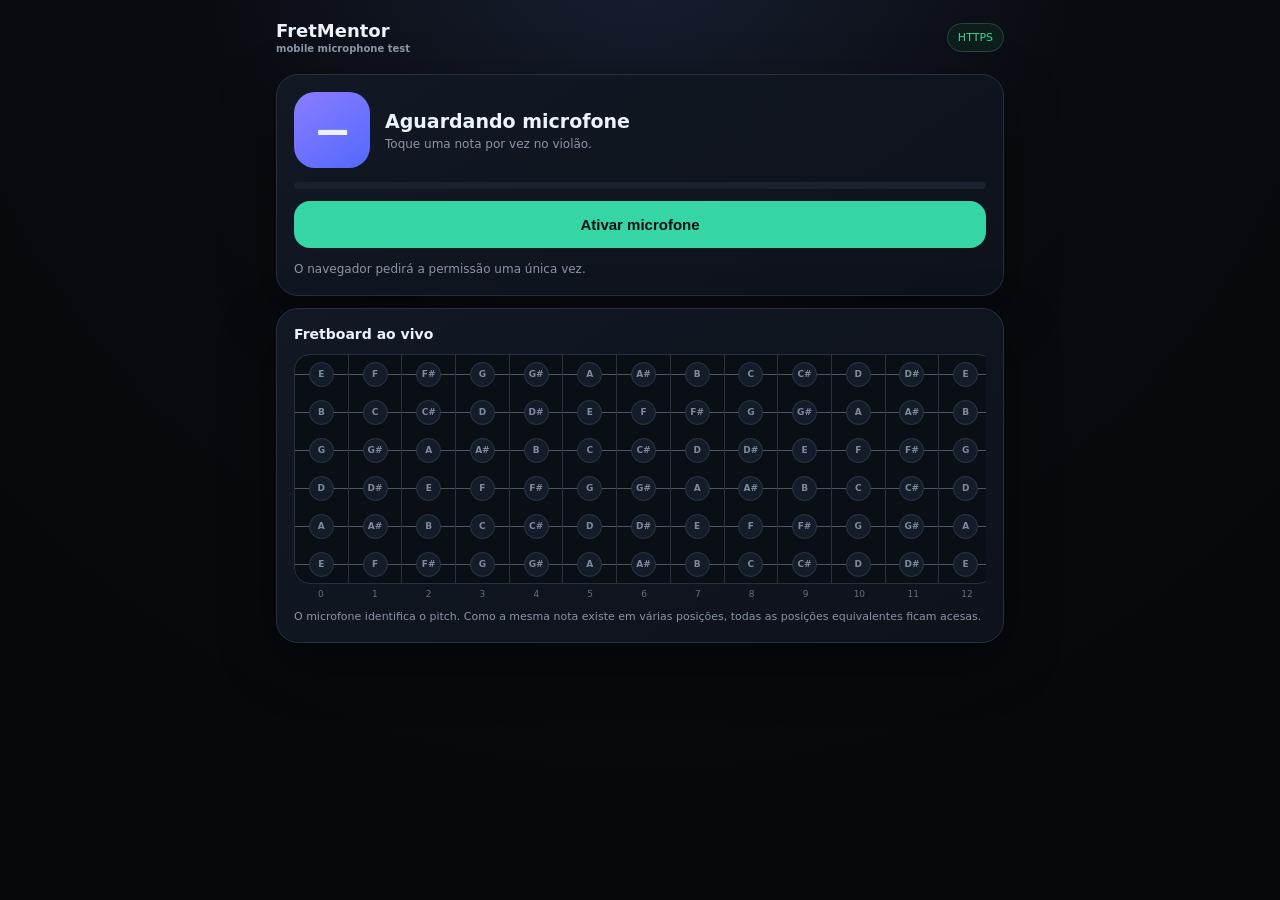
==== fretmentor-test/index.html @ 5597df79 "Add HTTPS mobile FretMentor microphone test" ====
<!doctype html>
<html lang="pt-BR">
<head>
<meta charset="utf-8">
<meta name="viewport" content="width=device-width,initial-scale=1,viewport-fit=cover">
<meta name="theme-color" content="#090b10">
<title>FretMentor Mobile Test</title>
<style>
:root{color-scheme:dark;--bg:#080a0f;--p:#111722;--l:#263041;--t:#eef3fb;--m:#8995a7;--a:#35d5a6;--v:#8b7cff}
*{box-sizing:border-box}body{margin:0;background:radial-gradient(circle at 50% -10%,#192033,#090b10 38%,#06080c 80%);color:var(--t);font-family:Inter,system-ui,sans-serif;min-height:100dvh}
main{max-width:760px;margin:auto;padding:20px 16px 42px}.top{display:flex;align-items:center;justify-content:space-between;margin-bottom:20px}.brand{font-weight:900;font-size:18px}.brand small{display:block;color:var(--m);font-weight:600;font-size:10px;margin-top:2px}.secure{font-size:11px;color:var(--a);border:1px solid #22483e;border-radius:999px;padding:7px 10px;background:#0d1d19}
.card{background:linear-gradient(145deg,#121824,#0d121b);border:1px solid var(--l);border-radius:22px;padding:17px;margin:12px 0;box-shadow:0 18px 55px #0006}.note{display:grid;grid-template-columns:76px 1fr;gap:15px;align-items:center}.orb{width:76px;height:76px;border-radius:21px;display:grid;place-items:center;background:linear-gradient(145deg,var(--v),#5369ff);font-size:31px;font-weight:950}.meta b{font-size:19px}.meta span{display:block;color:var(--m);font-size:12px;margin-top:5px}.meter{height:7px;background:#1a2230;border-radius:99px;overflow:hidden;margin-top:14px}.meter i{display:block;height:100%;width:0;background:linear-gradient(90deg,var(--v),var(--a))}
button{width:100%;border:0;border-radius:16px;padding:15px 16px;font-weight:900;font-size:15px;background:var(--a);color:#05110d;margin-top:12px}button:disabled{opacity:.5}.status{font-size:12px;color:var(--m);line-height:1.5}.good{color:#9af0cf}.bad{color:#ff9fab}
.wrap{overflow-x:auto}.fb{min-width:700px;border:1px solid var(--l);border-radius:16px;overflow:hidden;background:#0a0f16}.string{height:38px;display:grid;grid-template-columns:repeat(13,1fr);position:relative}.string:after{content:"";position:absolute;left:0;right:0;top:50%;height:1px;background:#707a88aa}.f{border-right:1px solid #2a3342;display:grid;place-items:center;z-index:1}.f span{width:25px;height:25px;border-radius:50%;display:grid;place-items:center;background:#151c29;border:1px solid #2d3748;color:#7f8b9c;font-size:9px;font-weight:900}.f.on span{background:var(--a);border-color:transparent;color:#05110d;box-shadow:0 0 17px #35d5a688}.labels{min-width:700px;display:grid;grid-template-columns:repeat(13,1fr);text-align:center;color:#647083;font-size:9px;margin-top:5px}
h2{font-size:14px;margin:0 0 12px}.tip{font-size:11px;color:var(--m);margin-top:10px;line-height:1.45}
</style>
</head>
<body>
<main>
  <div class="top"><div class="brand">FretMentor<small>mobile microphone test</small></div><div class="secure">HTTPS</div></div>
  <div class="card">
    <div class="note">
      <div class="orb" id="note">—</div>
      <div class="meta"><b id="freq">Aguardando microfone</b><span id="detail">Toque uma nota por vez no violão.</span></div>
    </div>
    <div class="meter"><i id="level"></i></div>
    <button id="start">Ativar microfone</button>
    <div id="status" class="status" style="margin-top:12px">O navegador pedirá a permissão uma única vez.</div>
  </div>
  <div class="card">
    <h2>Fretboard ao vivo</h2>
    <div class="wrap"><div id="board"></div></div>
    <div class="tip">O microfone identifica o pitch. Como a mesma nota existe em várias posições, todas as posições equivalentes ficam acesas.</div>
  </div>
</main>
<script>
const N=['C','C#','D','D#','E','F','F#','G','G#','A','A#','B'], tuning=[40,45,50,55,59,64];
const $=s=>document.querySelector(s);let ctx,an,stream,buf,running=false,lastMidi=null,lastAt=0;
function noteFromMidi(m){return N[(m%12+12)%12]+(Math.floor(m/12)-1)}
function cents(f,m){let e=440*Math.pow(2,(m-69)/12);return Math.round(1200*Math.log2(f/e))}
function build(pc=null){let h='<div class="fb">';for(let s=tuning.length-1;s>=0;s--){h+='<div class="string">';for(let f=0;f<=12;f++){let p=(tuning[s]+f)%12;h+=`<div class="f ${p===pc?'on':''}"><span>${N[p]}</span></div>`}h+='</div>'}h+='</div><div class="labels">'+Array.from({length:13},(_,i)=>'<span>'+i+'</span>').join('')+'</div>';$('#board').innerHTML=h}
function autoCorrelate(b,sr){let size=b.length,rms=0;for(let i=0;i<size;i++)rms+=b[i]*b[i];rms=Math.sqrt(rms/size);if(rms<.012)return null;let r1=0,r2=size-1,th=.2;for(let i=0;i<size/2;i++)if(Math.abs(b[i])<th){r1=i;break}for(let i=1;i<size/2;i++)if(Math.abs(b[size-i])<th){r2=size-i;break}b=b.slice(r1,r2);size=b.length;let c=new Array(size).fill(0);for(let i=0;i<size;i++)for(let j=0;j<size-i;j++)c[i]+=b[j]*b[j+i];let d=0;while(c[d]>c[d+1])d++;let max=-1,pos=-1;for(let i=d;i<size;i++)if(c[i]>max){max=c[i];pos=i}if(pos<=0)return null;let x1=c[pos-1]||0,x2=c[pos],x3=c[pos+1]||0,a=(x1+x3-2*x2)/2,beta=(x3-x1)/2,shift=a?(-beta/(2*a)):0;let period=pos+shift,f=sr/period;if(f<70||f>1400)return null;return {f,rms}}
function loop(){if(!running)return;an.getFloatTimeDomainData(buf);let r=autoCorrelate(buf,ctx.sampleRate);if(r){let midi=Math.round(69+12*Math.log2(r.f/440)),now=performance.now();if(midi!==lastMidi||now-lastAt>120){lastMidi=midi;lastAt=now;let c=cents(r.f,midi);$('#note').textContent=noteFromMidi(midi);$('#freq').textContent=r.f.toFixed(1)+' Hz';$('#detail').textContent=(c>=0?'+':'')+c+' cents · MIDI '+midi;$('#level').style.width=Math.min(100,r.rms*650)+'%';build((midi%12+12)%12)}}requestAnimationFrame(loop)}
async function start(){try{if(!navigator.mediaDevices?.getUserMedia)throw new Error('getUserMedia indisponível');stream=await navigator.mediaDevices.getUserMedia({audio:{echoCancellation:false,noiseSuppression:false,autoGainControl:false,channelCount:1}});ctx=new (window.AudioContext||window.webkitAudioContext)();await ctx.resume();let src=ctx.createMediaStreamSource(stream);an=ctx.createAnalyser();an.fftSize=4096;src.connect(an);buf=new Float32Array(an.fftSize);running=true;$('#start').disabled=true;$('#start').textContent='Microfone ativo';$('#status').innerHTML='<span class="good">Microfone liberado.</span> Toque uma nota sustentada.';loop()}catch(e){$('#status').innerHTML='<span class="bad">Não foi possível abrir o microfone.</span> '+(e.message||e)}}
$('#start').onclick=start;build();
</script>
</body>
</html>
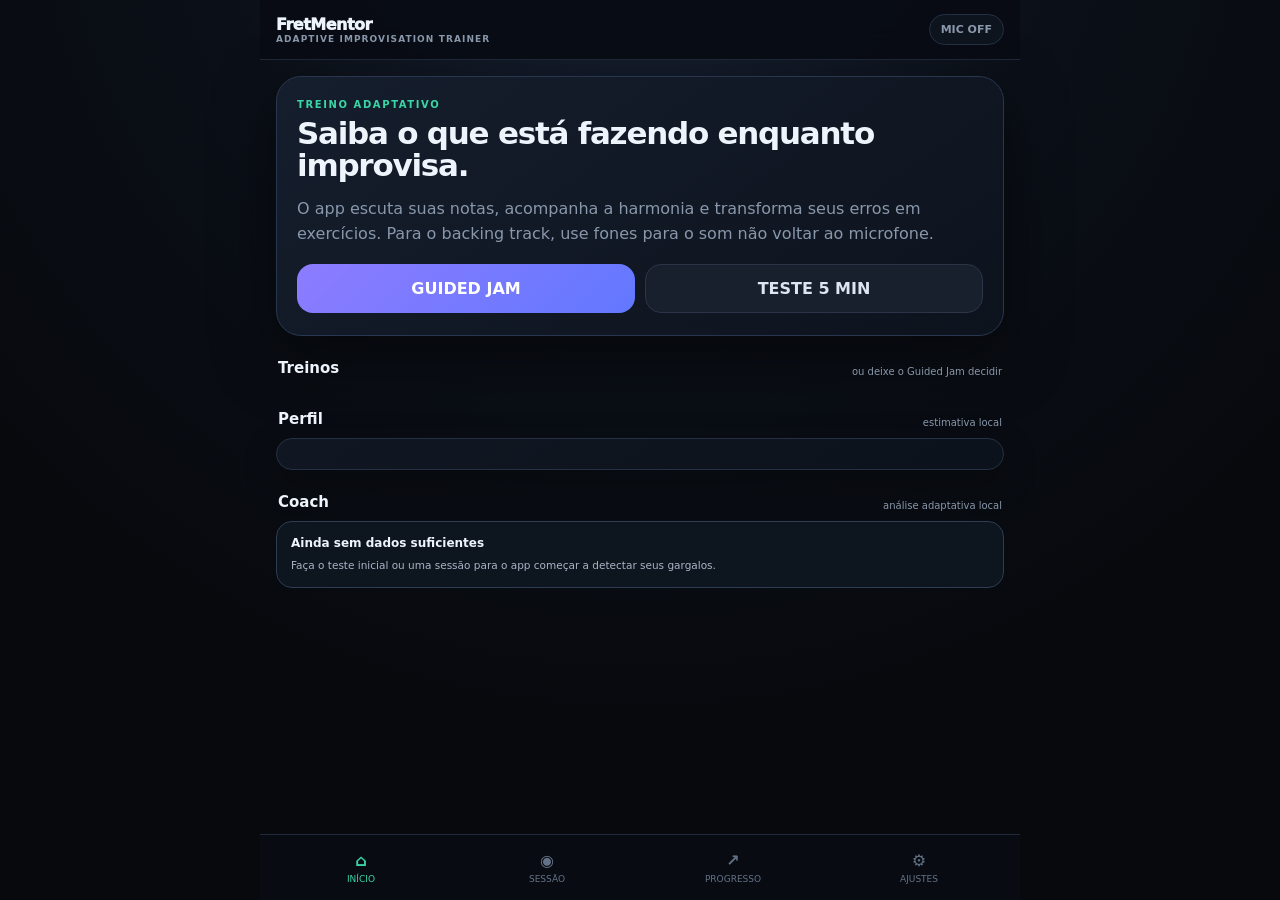
==== commit 185e3016: "Replace microphone demo with full FretMentor mobile app shell" ====
--- a/fretmentor-test/index.html
+++ b/fretmentor-test/index.html
@@ -3,46 +3,76 @@
 <head>
 <meta charset="utf-8">
 <meta name="viewport" content="width=device-width,initial-scale=1,viewport-fit=cover">
-<meta name="theme-color" content="#090b10">
-<title>FretMentor Mobile Test</title>
+<meta name="theme-color" content="#080b11">
+<title>FretMentor</title>
+<link rel="stylesheet" href="./style.css?v=final1">
 <style>
-:root{color-scheme:dark;--bg:#080a0f;--p:#111722;--l:#263041;--t:#eef3fb;--m:#8995a7;--a:#35d5a6;--v:#8b7cff}
-*{box-sizing:border-box}body{margin:0;background:radial-gradient(circle at 50% -10%,#192033,#090b10 38%,#06080c 80%);color:var(--t);font-family:Inter,system-ui,sans-serif;min-height:100dvh}
-main{max-width:760px;margin:auto;padding:20px 16px 42px}.top{display:flex;align-items:center;justify-content:space-between;margin-bottom:20px}.brand{font-weight:900;font-size:18px}.brand small{display:block;color:var(--m);font-weight:600;font-size:10px;margin-top:2px}.secure{font-size:11px;color:var(--a);border:1px solid #22483e;border-radius:999px;padding:7px 10px;background:#0d1d19}
-.card{background:linear-gradient(145deg,#121824,#0d121b);border:1px solid var(--l);border-radius:22px;padding:17px;margin:12px 0;box-shadow:0 18px 55px #0006}.note{display:grid;grid-template-columns:76px 1fr;gap:15px;align-items:center}.orb{width:76px;height:76px;border-radius:21px;display:grid;place-items:center;background:linear-gradient(145deg,var(--v),#5369ff);font-size:31px;font-weight:950}.meta b{font-size:19px}.meta span{display:block;color:var(--m);font-size:12px;margin-top:5px}.meter{height:7px;background:#1a2230;border-radius:99px;overflow:hidden;margin-top:14px}.meter i{display:block;height:100%;width:0;background:linear-gradient(90deg,var(--v),var(--a))}
-button{width:100%;border:0;border-radius:16px;padding:15px 16px;font-weight:900;font-size:15px;background:var(--a);color:#05110d;margin-top:12px}button:disabled{opacity:.5}.status{font-size:12px;color:var(--m);line-height:1.5}.good{color:#9af0cf}.bad{color:#ff9fab}
-.wrap{overflow-x:auto}.fb{min-width:700px;border:1px solid var(--l);border-radius:16px;overflow:hidden;background:#0a0f16}.string{height:38px;display:grid;grid-template-columns:repeat(13,1fr);position:relative}.string:after{content:"";position:absolute;left:0;right:0;top:50%;height:1px;background:#707a88aa}.f{border-right:1px solid #2a3342;display:grid;place-items:center;z-index:1}.f span{width:25px;height:25px;border-radius:50%;display:grid;place-items:center;background:#151c29;border:1px solid #2d3748;color:#7f8b9c;font-size:9px;font-weight:900}.f.on span{background:var(--a);border-color:transparent;color:#05110d;box-shadow:0 0 17px #35d5a688}.labels{min-width:700px;display:grid;grid-template-columns:repeat(13,1fr);text-align:center;color:#647083;font-size:9px;margin-top:5px}
-h2{font-size:14px;margin:0 0 12px}.tip{font-size:11px;color:var(--m);margin-top:10px;line-height:1.45}
+.setting{display:grid;grid-template-columns:1fr 120px;align-items:center;gap:12px;padding:11px 0;border-bottom:1px solid #1d2736}.setting label{font-size:11px;font-weight:900}.setting small{display:block;color:var(--muted);font-weight:500;margin-top:3px}.setting input{width:100%}
+.coach{padding:14px;border:1px solid #2d3d53;border-radius:16px;background:#0d151f;margin-top:10px}.coach h3{font-size:12px;margin:0 0 7px}.coach p{font-size:10.5px;margin:0;color:#a9b5c6;line-height:1.55}
+.history{display:grid;gap:8px}.history-item{display:flex;justify-content:space-between;gap:12px;padding:11px;border:1px solid var(--line);border-radius:14px;background:#0c121b}.history-item b{display:block;font-size:11px}.history-item span{display:block;font-size:9px;color:var(--muted);margin-top:3px}
+.bigscore{font-size:48px;font-weight:950;letter-spacing:-2px}.secure-note{font-size:10px;color:var(--muted);line-height:1.45;margin-top:10px}
 </style>
 </head>
 <body>
-<main>
-  <div class="top"><div class="brand">FretMentor<small>mobile microphone test</small></div><div class="secure">HTTPS</div></div>
+<div class="app">
+<header class="topbar"><div class="brand">FretMentor<small>adaptive improvisation trainer</small></div><button class="micpill" id="micBtn">MIC OFF</button></header>
+
+<section class="screen active" id="homeScreen">
+  <div class="hero">
+    <div class="eyebrow">TREINO ADAPTATIVO</div>
+    <h1>Saiba o que está fazendo enquanto improvisa.</h1>
+    <p>O app escuta suas notas, acompanha a harmonia e transforma seus erros em exercícios. Para o backing track, use fones para o som não voltar ao microfone.</p>
+    <div class="actions"><button class="btn violet" id="startGuided">GUIDED JAM</button><button class="btn alt" id="startDiagnostic">TESTE 5 MIN</button></div>
+  </div>
+  <div class="section-title"><h2>Treinos</h2><span>ou deixe o Guided Jam decidir</span></div>
+  <div class="grid" id="exerciseGrid"></div>
+  <div class="section-title"><h2>Perfil</h2><span id="profileHint">estimativa local</span></div>
+  <div class="card"><div class="skills" id="skills"></div></div>
+  <div class="section-title"><h2>Coach</h2><span>análise adaptativa local</span></div>
+  <div class="coach"><h3 id="coachTitle">Ainda sem dados suficientes</h3><p id="coachText">Faça o teste inicial ou uma sessão para o app começar a detectar seus gargalos.</p></div>
+</section>
+
+<section class="screen" id="liveScreen">
   <div class="card">
-    <div class="note">
-      <div class="orb" id="note">—</div>
-      <div class="meta"><b id="freq">Aguardando microfone</b><span id="detail">Toque uma nota por vez no violão.</span></div>
-    </div>
-    <div class="meter"><i id="level"></i></div>
-    <button id="start">Ativar microfone</button>
-    <div id="status" class="status" style="margin-top:12px">O navegador pedirá a permissão uma única vez.</div>
+    <div class="livehead"><div><div class="mode-title" id="modeTitle">Sessão</div><div class="mode-sub" id="modeSub">—</div></div><div class="timer" id="timer">00:00</div></div>
+    <div class="phasebar"><i id="phaseProgress"></i></div>
+    <div class="prompt"><div class="label" id="promptLabel">INSTRUÇÃO</div><div class="main" id="promptMain">Ative o microfone.</div><div class="sub" id="promptSub">O treino começa assim que o microfone estiver pronto.</div></div>
+    <div class="chordline" id="chordLine"></div>
+    <div class="note-panel"><div class="orb" id="noteOrb">—</div><div class="note-meta"><b id="noteName">Aguardando nota</b><span id="noteDetail">—</span><div class="meter"><i id="levelBar"></i></div></div></div>
+    <div class="feedback" id="feedback">—</div>
+    <div class="mini-stats"><div class="mini"><b id="statNotes">0</b><span>NOTAS</span></div><div class="mini"><b id="statHits">—</b><span>ACERTOS</span></div><div class="mini"><b id="statPhrases">0</b><span>FRASES</span></div></div>
+    <div class="session-controls"><button class="btn alt small" id="toggleBacking">BACKING: ON</button><button class="btn warn small" id="stopSession">ENCERRAR</button></div>
   </div>
   <div class="card">
-    <h2>Fretboard ao vivo</h2>
-    <div class="wrap"><div id="board"></div></div>
-    <div class="tip">O microfone identifica o pitch. Como a mesma nota existe em várias posições, todas as posições equivalentes ficam acesas.</div>
+    <div class="livehead"><div><div class="mode-title" style="font-size:14px">Fretboard</div><div class="mode-sub">verde = tocada · roxo = alvo · contorno = permitida</div></div><span class="tag">Am</span></div>
+    <div class="wrap"><div id="fretboard"></div></div>
   </div>
-</main>
-<script>
-const N=['C','C#','D','D#','E','F','F#','G','G#','A','A#','B'], tuning=[40,45,50,55,59,64];
-const $=s=>document.querySelector(s);let ctx,an,stream,buf,running=false,lastMidi=null,lastAt=0;
-function noteFromMidi(m){return N[(m%12+12)%12]+(Math.floor(m/12)-1)}
-function cents(f,m){let e=440*Math.pow(2,(m-69)/12);return Math.round(1200*Math.log2(f/e))}
-function build(pc=null){let h='<div class="fb">';for(let s=tuning.length-1;s>=0;s--){h+='<div class="string">';for(let f=0;f<=12;f++){let p=(tuning[s]+f)%12;h+=`<div class="f ${p===pc?'on':''}"><span>${N[p]}</span></div>`}h+='</div>'}h+='</div><div class="labels">'+Array.from({length:13},(_,i)=>'<span>'+i+'</span>').join('')+'</div>';$('#board').innerHTML=h}
-function autoCorrelate(b,sr){let size=b.length,rms=0;for(let i=0;i<size;i++)rms+=b[i]*b[i];rms=Math.sqrt(rms/size);if(rms<.012)return null;let r1=0,r2=size-1,th=.2;for(let i=0;i<size/2;i++)if(Math.abs(b[i])<th){r1=i;break}for(let i=1;i<size/2;i++)if(Math.abs(b[size-i])<th){r2=size-i;break}b=b.slice(r1,r2);size=b.length;let c=new Array(size).fill(0);for(let i=0;i<size;i++)for(let j=0;j<size-i;j++)c[i]+=b[j]*b[j+i];let d=0;while(c[d]>c[d+1])d++;let max=-1,pos=-1;for(let i=d;i<size;i++)if(c[i]>max){max=c[i];pos=i}if(pos<=0)return null;let x1=c[pos-1]||0,x2=c[pos],x3=c[pos+1]||0,a=(x1+x3-2*x2)/2,beta=(x3-x1)/2,shift=a?(-beta/(2*a)):0;let period=pos+shift,f=sr/period;if(f<70||f>1400)return null;return {f,rms}}
-function loop(){if(!running)return;an.getFloatTimeDomainData(buf);let r=autoCorrelate(buf,ctx.sampleRate);if(r){let midi=Math.round(69+12*Math.log2(r.f/440)),now=performance.now();if(midi!==lastMidi||now-lastAt>120){lastMidi=midi;lastAt=now;let c=cents(r.f,midi);$('#note').textContent=noteFromMidi(midi);$('#freq').textContent=r.f.toFixed(1)+' Hz';$('#detail').textContent=(c>=0?'+':'')+c+' cents · MIDI '+midi;$('#level').style.width=Math.min(100,r.rms*650)+'%';build((midi%12+12)%12)}}requestAnimationFrame(loop)}
-async function start(){try{if(!navigator.mediaDevices?.getUserMedia)throw new Error('getUserMedia indisponível');stream=await navigator.mediaDevices.getUserMedia({audio:{echoCancellation:false,noiseSuppression:false,autoGainControl:false,channelCount:1}});ctx=new (window.AudioContext||window.webkitAudioContext)();await ctx.resume();let src=ctx.createMediaStreamSource(stream);an=ctx.createAnalyser();an.fftSize=4096;src.connect(an);buf=new Float32Array(an.fftSize);running=true;$('#start').disabled=true;$('#start').textContent='Microfone ativo';$('#status').innerHTML='<span class="good">Microfone liberado.</span> Toque uma nota sustentada.';loop()}catch(e){$('#status').innerHTML='<span class="bad">Não foi possível abrir o microfone.</span> '+(e.message||e)}}
-$('#start').onclick=start;build();
-</script>
+</section>
+
+<section class="screen" id="progressScreen">
+  <div class="hero"><div class="eyebrow">PROGRESSÃO</div><h1 style="font-size:25px">Seu mapa de habilidades.</h1><p>Os scores são estimativas práticas baseadas no que o app observa nos exercícios. Eles servem para decidir o próximo treino.</p></div>
+  <div class="section-title"><h2>Skill vector</h2><span>0–100</span></div>
+  <div class="card"><div class="skills" id="progressSkills"></div></div>
+  <div class="section-title"><h2>Histórico</h2><span>últimas sessões</span></div>
+  <div class="history" id="historyList"></div>
+</section>
+
+<section class="screen" id="settingsScreen">
+  <div class="hero"><div class="eyebrow">AJUSTES</div><h1 style="font-size:25px">Ajuste o detector ao seu violão.</h1><p>Hammer-ons, pull-offs e slides exigem sensibilidade alta. Se começar a captar ruído, aumente o noise gate.</p></div>
+  <div class="card" style="margin-top:12px">
+    <div class="setting"><div><label>Sensibilidade</label><small>ganho antes da análise</small></div><input id="gainSlider" type="range" min="1" max="7" step="0.2"></div>
+    <div class="setting"><div><label>Noise gate</label><small>menor = capta notas mais baixas</small></div><input id="gateSlider" type="range" min="0.0005" max="0.008" step="0.0005"></div>
+    <div class="setting"><div><label>Backing volume</label><small>fones recomendados</small></div><input id="backingSlider" type="range" min="0" max="0.7" step="0.02"></div>
+    <div class="setting"><div><label>Fretboard Fog</label><small>quanto o mapa revela</small></div><input id="fogSlider" type="range" min="0" max="100" step="10"></div>
+    <button class="btn alt" id="resetData" style="margin-top:13px">ZERAR PROGRESSO</button>
+    <div class="secure-note">A análise desta versão roda no aparelho. A conexão direta com a conta ChatGPT exige uma camada segura de servidor; ela não foi simulada dentro do navegador.</div>
+  </div>
+</section>
+
+<nav class="nav"><button class="active" data-screen="homeScreen"><b>⌂</b>INÍCIO</button><button data-screen="liveScreen"><b>◉</b>SESSÃO</button><button data-screen="progressScreen"><b>↗</b>PROGRESSO</button><button data-screen="settingsScreen"><b>⚙</b>AJUSTES</button></nav>
+</div>
+<div class="overlay" id="modalOverlay"><div class="modal" id="modal"></div></div>
+<div class="toast" id="toast"></div>
+<script src="./app.js?v=final1"></script>
 </body>
 </html>
--- a/fretmentor-test/style.css
+++ b/fretmentor-test/style.css
@@ -0,0 +1,15 @@
+:root{color-scheme:dark;--bg:#070a0f;--panel:#101722;--panel2:#0c121b;--line:#243044;--text:#eef4fb;--muted:#8997aa;--accent:#39d6a5;--violet:#8c7cff;--warn:#ffb454;--bad:#ff6f91}
+*{box-sizing:border-box}html,body{margin:0;min-height:100%;background:#070a0f;color:var(--text);font-family:Inter,system-ui,-apple-system,Segoe UI,sans-serif}body{background:radial-gradient(circle at 50% -15%,#1c263b 0,#0b1018 35%,#07090d 72%)}
+button{font:inherit}.app{max-width:760px;margin:auto;min-height:100dvh;padding-bottom:88px}.topbar{position:sticky;top:0;z-index:30;display:flex;align-items:center;justify-content:space-between;padding:14px 16px;background:#080c13e8;backdrop-filter:blur(18px);border-bottom:1px solid #1e2735}.brand{font-weight:950;letter-spacing:-.5px}.brand small{display:block;font-size:9px;color:var(--muted);font-weight:700;letter-spacing:.12em;text-transform:uppercase}.micpill{border:1px solid var(--line);background:#0d141e;color:var(--muted);border-radius:999px;padding:8px 11px;font-size:11px;font-weight:850}.micpill.on{color:#8af0ce;border-color:#205747;background:#0b2019}
+.screen{display:none;padding:16px}.screen.active{display:block}.hero{padding:22px 20px;border:1px solid #293650;border-radius:25px;background:linear-gradient(145deg,#151e2d,#0d131d);box-shadow:0 20px 60px #0008}.eyebrow{font-size:10px;text-transform:uppercase;letter-spacing:.16em;color:var(--accent);font-weight:900}.hero h1{font-size:31px;line-height:1.02;margin:8px 0 10px;letter-spacing:-1.25px}.hero p,.muted{color:var(--muted);line-height:1.55}.actions{display:grid;grid-template-columns:1fr 1fr;gap:10px;margin-top:17px}.btn{border:0;border-radius:16px;padding:14px 15px;font-weight:900;background:var(--accent);color:#04120d}.btn.alt{background:#181f2d;color:#dce5f1;border:1px solid #2b3547}.btn.violet{background:linear-gradient(135deg,#8d7cff,#6278ff);color:white}.btn.warn{background:#2a2118;color:#ffd7a4;border:1px solid #5a4329}.btn:disabled{opacity:.45}.section-title{display:flex;align-items:flex-end;justify-content:space-between;margin:23px 2px 10px}.section-title h2{font-size:15px;margin:0}.section-title span{font-size:10px;color:var(--muted)}
+.grid{display:grid;grid-template-columns:1fr 1fr;gap:10px}.card{border:1px solid var(--line);background:linear-gradient(145deg,var(--panel),var(--panel2));border-radius:20px;padding:15px;box-shadow:0 12px 35px #0004}.card h3{margin:0 0 5px;font-size:14px}.card p{margin:0;color:var(--muted);font-size:11px;line-height:1.45}.exercise{cursor:pointer;min-height:122px;position:relative}.exercise b{display:block;margin-top:19px;font-size:11px;color:var(--accent)}.tag{display:inline-flex;border:1px solid #2b3850;background:#111a28;border-radius:999px;padding:5px 8px;font-size:9px;color:#aab6c7;font-weight:800}.skills{display:grid;gap:10px}.skillrow{display:grid;grid-template-columns:118px 1fr 34px;align-items:center;gap:10px;font-size:11px}.skillbar{height:7px;border-radius:99px;background:#192332;overflow:hidden}.skillbar i{display:block;height:100%;border-radius:99px;background:linear-gradient(90deg,var(--violet),var(--accent))}.skillrow strong{text-align:right}
+.livehead{display:flex;align-items:flex-start;justify-content:space-between;gap:12px}.mode-title{font-size:20px;font-weight:950}.timer{font-variant-numeric:tabular-nums;color:#b6c3d5;font-weight:900}.prompt{margin-top:14px;padding:16px;border-radius:18px;border:1px solid #33415a;background:#111a28}.prompt .label{font-size:9px;letter-spacing:.15em;text-transform:uppercase;color:#77869a;font-weight:900}.prompt .main{font-size:22px;font-weight:950;margin-top:5px}.prompt .sub{font-size:11px;color:var(--muted);margin-top:6px;line-height:1.45}
+.note-panel{display:grid;grid-template-columns:84px 1fr;gap:14px;align-items:center;margin-top:12px}.orb{width:84px;height:84px;border-radius:23px;display:grid;place-items:center;background:linear-gradient(145deg,#8c7cff,#5575ff);font-size:30px;font-weight:950;box-shadow:0 10px 35px #665cff33}.note-meta b{font-size:17px}.note-meta span{display:block;color:var(--muted);font-size:11px;margin-top:5px}.meter{height:6px;background:#192332;border-radius:99px;overflow:hidden;margin-top:10px}.meter i{display:block;height:100%;width:0;background:linear-gradient(90deg,var(--violet),var(--accent))}
+.feedback{min-height:30px;margin-top:10px;font-size:12px;font-weight:850;color:var(--muted)}.feedback.good{color:#87e9c7}.feedback.bad{color:#ff9db2}.feedback.warn{color:#ffc98c}
+.chordline{display:grid;grid-template-columns:repeat(4,1fr);gap:6px;margin-top:12px}.chord{padding:9px 5px;text-align:center;border:1px solid var(--line);border-radius:12px;color:#718096;font-weight:900;font-size:11px}.chord.on{background:#16271f;color:#88edca;border-color:#2d725c}
+.wrap{overflow-x:auto;margin-top:12px}.fb{min-width:700px;border:1px solid var(--line);border-radius:16px;overflow:hidden;background:#090f17}.string{height:36px;display:grid;grid-template-columns:repeat(13,1fr);position:relative}.string:after{content:"";position:absolute;left:0;right:0;top:50%;height:1px;background:#75809088}.f{border-right:1px solid #283344;display:grid;place-items:center;z-index:1}.f span{width:24px;height:24px;border-radius:50%;display:grid;place-items:center;background:#141c28;border:1px solid #2b3749;color:#6f7e92;font-size:9px;font-weight:900}.f.on span{background:var(--accent);color:#04120d;border-color:transparent;box-shadow:0 0 15px #38d6a56b}.f.allowed span{border-color:#5b52a3;color:#b4aaff}.f.target span{background:#a987ff;color:#09060f;border-color:transparent}
+.labels{min-width:700px;display:grid;grid-template-columns:repeat(13,1fr);text-align:center;color:#546174;font-size:8px;margin-top:4px}.session-controls{display:flex;gap:8px;margin-top:12px}.session-controls .btn{flex:1}
+.phasebar{height:5px;background:#182130;border-radius:99px;overflow:hidden;margin:12px 0}.phasebar i{display:block;height:100%;background:var(--accent);width:0}.mini-stats{display:grid;grid-template-columns:repeat(3,1fr);gap:8px;margin-top:12px}.mini{padding:10px;border:1px solid var(--line);border-radius:14px;background:#0b111a}.mini b{display:block;font-size:17px}.mini span{font-size:9px;color:var(--muted)}
+.nav{position:fixed;bottom:0;left:50%;transform:translateX(-50%);z-index:40;width:min(760px,100%);display:grid;grid-template-columns:repeat(4,1fr);padding:9px 8px calc(9px + env(safe-area-inset-bottom));background:#090d14f2;border-top:1px solid #202a39;backdrop-filter:blur(18px)}.nav button{border:0;background:transparent;color:#647287;font-size:9px;padding:7px 2px}.nav button b{display:block;font-size:16px;margin-bottom:4px}.nav button.active{color:var(--accent)}
+.overlay{position:fixed;inset:0;background:#05080dcc;backdrop-filter:blur(12px);z-index:100;display:none;align-items:center;justify-content:center;padding:18px}.overlay.show{display:flex}.modal{width:min(460px,100%);background:#101722;border:1px solid #2b3850;border-radius:25px;padding:20px}.modal h2{margin:0 0 9px}.modal p{color:var(--muted);font-size:12px;line-height:1.55}.choice{display:flex;gap:8px;flex-wrap:wrap;margin:12px 0}.choice button{border:1px solid #2b3850;background:#141c29;color:#bac6d7;border-radius:12px;padding:9px 11px;font-weight:850}.choice button.on{background:#193228;color:#8eedcc;border-color:#2f745e}.toast{position:fixed;left:50%;bottom:92px;transform:translate(-50%,20px);opacity:0;z-index:120;padding:10px 14px;border-radius:999px;background:#151f2c;border:1px solid #324157;color:white;font-size:11px;font-weight:900;transition:.2s}.toast.show{opacity:1;transform:translate(-50%,0)}.toast.good{border-color:#2f745e;color:#8eedcc}.toast.bad{border-color:#71394b;color:#ffacc0}
+@media(max-width:430px){.hero h1{font-size:28px}.actions,.grid{grid-template-columns:1fr}.exercise{min-height:auto}.skillrow{grid-template-columns:105px 1fr 30px}.note-panel{grid-template-columns:75px 1fr}.orb{width:75px;height:75px}.screen{padding:13px}}
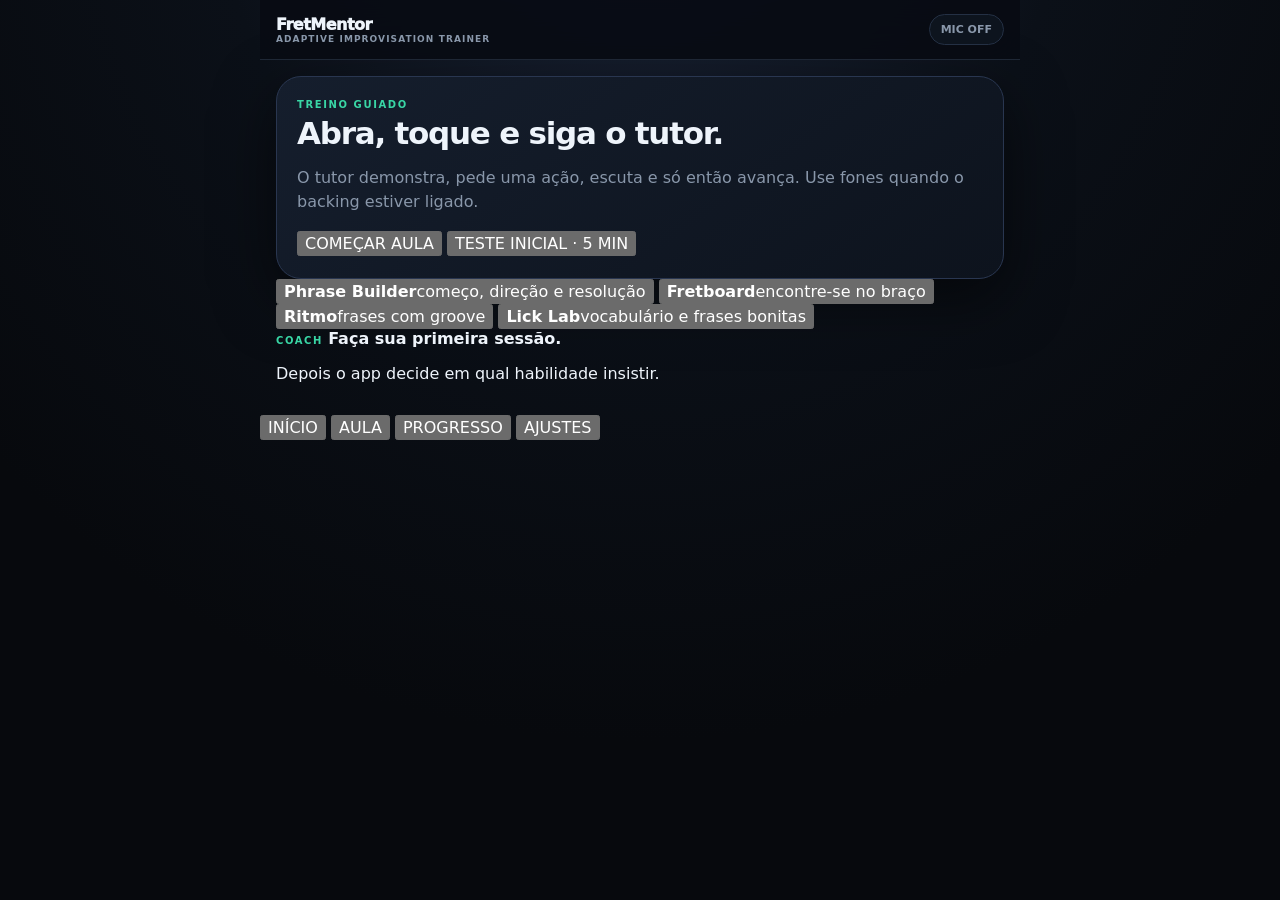
==== commit 929fba39: "Redesign FretMentor as a guided tutor" ====
--- a/fretmentor-test/index.html
+++ b/fretmentor-test/index.html
@@ -5,74 +5,113 @@
 <meta name="viewport" content="width=device-width,initial-scale=1,viewport-fit=cover">
 <meta name="theme-color" content="#080b11">
 <title>FretMentor</title>
-<link rel="stylesheet" href="./style.css?v=final1">
-<style>
-.setting{display:grid;grid-template-columns:1fr 120px;align-items:center;gap:12px;padding:11px 0;border-bottom:1px solid #1d2736}.setting label{font-size:11px;font-weight:900}.setting small{display:block;color:var(--muted);font-weight:500;margin-top:3px}.setting input{width:100%}
-.coach{padding:14px;border:1px solid #2d3d53;border-radius:16px;background:#0d151f;margin-top:10px}.coach h3{font-size:12px;margin:0 0 7px}.coach p{font-size:10.5px;margin:0;color:#a9b5c6;line-height:1.55}
-.history{display:grid;gap:8px}.history-item{display:flex;justify-content:space-between;gap:12px;padding:11px;border:1px solid var(--line);border-radius:14px;background:#0c121b}.history-item b{display:block;font-size:11px}.history-item span{display:block;font-size:9px;color:var(--muted);margin-top:3px}
-.bigscore{font-size:48px;font-weight:950;letter-spacing:-2px}.secure-note{font-size:10px;color:var(--muted);line-height:1.45;margin-top:10px}
-</style>
+<link rel="stylesheet" href="./style.css?v=tutor4">
 </head>
 <body>
 <div class="app">
-<header class="topbar"><div class="brand">FretMentor<small>adaptive improvisation trainer</small></div><button class="micpill" id="micBtn">MIC OFF</button></header>
+  <header class="topbar">
+    <div class="brand">FretMentor<small>ADAPTIVE IMPROVISATION TRAINER</small></div>
+    <button id="micBtn" class="micpill">MIC OFF</button>
+  </header>
 
-<section class="screen active" id="homeScreen">
-  <div class="hero">
-    <div class="eyebrow">TREINO ADAPTATIVO</div>
-    <h1>Saiba o que está fazendo enquanto improvisa.</h1>
-    <p>O app escuta suas notas, acompanha a harmonia e transforma seus erros em exercícios. Para o backing track, use fones para o som não voltar ao microfone.</p>
-    <div class="actions"><button class="btn violet" id="startGuided">GUIDED JAM</button><button class="btn alt" id="startDiagnostic">TESTE 5 MIN</button></div>
-  </div>
-  <div class="section-title"><h2>Treinos</h2><span>ou deixe o Guided Jam decidir</span></div>
-  <div class="grid" id="exerciseGrid"></div>
-  <div class="section-title"><h2>Perfil</h2><span id="profileHint">estimativa local</span></div>
-  <div class="card"><div class="skills" id="skills"></div></div>
-  <div class="section-title"><h2>Coach</h2><span>análise adaptativa local</span></div>
-  <div class="coach"><h3 id="coachTitle">Ainda sem dados suficientes</h3><p id="coachText">Faça o teste inicial ou uma sessão para o app começar a detectar seus gargalos.</p></div>
-</section>
+  <main>
+    <section id="homeScreen" class="screen active">
+      <div class="hero">
+        <div class="eyebrow">TREINO GUIADO</div>
+        <h1>Abra, toque e siga o tutor.</h1>
+        <p>O tutor demonstra, pede uma ação, escuta e só então avança. Use fones quando o backing estiver ligado.</p>
+        <button id="startGuided" class="primary">COMEÇAR AULA</button>
+        <button id="startDiagnostic" class="secondary">TESTE INICIAL · 5 MIN</button>
+      </div>
 
-<section class="screen" id="liveScreen">
-  <div class="card">
-    <div class="livehead"><div><div class="mode-title" id="modeTitle">Sessão</div><div class="mode-sub" id="modeSub">—</div></div><div class="timer" id="timer">00:00</div></div>
-    <div class="phasebar"><i id="phaseProgress"></i></div>
-    <div class="prompt"><div class="label" id="promptLabel">INSTRUÇÃO</div><div class="main" id="promptMain">Ative o microfone.</div><div class="sub" id="promptSub">O treino começa assim que o microfone estiver pronto.</div></div>
-    <div class="chordline" id="chordLine"></div>
-    <div class="note-panel"><div class="orb" id="noteOrb">—</div><div class="note-meta"><b id="noteName">Aguardando nota</b><span id="noteDetail">—</span><div class="meter"><i id="levelBar"></i></div></div></div>
-    <div class="feedback" id="feedback">—</div>
-    <div class="mini-stats"><div class="mini"><b id="statNotes">0</b><span>NOTAS</span></div><div class="mini"><b id="statHits">—</b><span>ACERTOS</span></div><div class="mini"><b id="statPhrases">0</b><span>FRASES</span></div></div>
-    <div class="session-controls"><button class="btn alt small" id="toggleBacking">BACKING: ON</button><button class="btn warn small" id="stopSession">ENCERRAR</button></div>
-  </div>
-  <div class="card">
-    <div class="livehead"><div><div class="mode-title" style="font-size:14px">Fretboard</div><div class="mode-sub">verde = tocada · roxo = alvo · contorno = permitida</div></div><span class="tag">Am</span></div>
-    <div class="wrap"><div id="fretboard"></div></div>
-  </div>
-</section>
+      <div class="mode-grid">
+        <button class="mode-card" data-mode="phrase"><b>Phrase Builder</b><span>começo, direção e resolução</span></button>
+        <button class="mode-card" data-mode="fretboard"><b>Fretboard</b><span>encontre-se no braço</span></button>
+        <button class="mode-card" data-mode="rhythm"><b>Ritmo</b><span>frases com groove</span></button>
+        <button class="mode-card" data-mode="lick"><b>Lick Lab</b><span>vocabulário e frases bonitas</span></button>
+      </div>
 
-<section class="screen" id="progressScreen">
-  <div class="hero"><div class="eyebrow">PROGRESSÃO</div><h1 style="font-size:25px">Seu mapa de habilidades.</h1><p>Os scores são estimativas práticas baseadas no que o app observa nos exercícios. Eles servem para decidir o próximo treino.</p></div>
-  <div class="section-title"><h2>Skill vector</h2><span>0–100</span></div>
-  <div class="card"><div class="skills" id="progressSkills"></div></div>
-  <div class="section-title"><h2>Histórico</h2><span>últimas sessões</span></div>
-  <div class="history" id="historyList"></div>
-</section>
+      <div class="coach-card">
+        <span class="eyebrow">COACH</span>
+        <b id="coachHeadline">Faça sua primeira sessão.</b>
+        <p id="coachBody">Depois o app decide em qual habilidade insistir.</p>
+      </div>
+    </section>
 
-<section class="screen" id="settingsScreen">
-  <div class="hero"><div class="eyebrow">AJUSTES</div><h1 style="font-size:25px">Ajuste o detector ao seu violão.</h1><p>Hammer-ons, pull-offs e slides exigem sensibilidade alta. Se começar a captar ruído, aumente o noise gate.</p></div>
-  <div class="card" style="margin-top:12px">
-    <div class="setting"><div><label>Sensibilidade</label><small>ganho antes da análise</small></div><input id="gainSlider" type="range" min="1" max="7" step="0.2"></div>
-    <div class="setting"><div><label>Noise gate</label><small>menor = capta notas mais baixas</small></div><input id="gateSlider" type="range" min="0.0005" max="0.008" step="0.0005"></div>
-    <div class="setting"><div><label>Backing volume</label><small>fones recomendados</small></div><input id="backingSlider" type="range" min="0" max="0.7" step="0.02"></div>
-    <div class="setting"><div><label>Fretboard Fog</label><small>quanto o mapa revela</small></div><input id="fogSlider" type="range" min="0" max="100" step="10"></div>
-    <button class="btn alt" id="resetData" style="margin-top:13px">ZERAR PROGRESSO</button>
-    <div class="secure-note">A análise desta versão roda no aparelho. A conexão direta com a conta ChatGPT exige uma camada segura de servidor; ela não foi simulada dentro do navegador.</div>
-  </div>
-</section>
+    <section id="lessonScreen" class="screen">
+      <div class="lesson">
+        <div class="lesson-top">
+          <div>
+            <span id="lessonLabel" class="eyebrow">AULA</span>
+            <h2 id="lessonTitle">Guided Jam</h2>
+          </div>
+          <button id="endLesson" class="ghost">ENCERRAR</button>
+        </div>
 
-<nav class="nav"><button class="active" data-screen="homeScreen"><b>⌂</b>INÍCIO</button><button data-screen="liveScreen"><b>◉</b>SESSÃO</button><button data-screen="progressScreen"><b>↗</b>PROGRESSO</button><button data-screen="settingsScreen"><b>⚙</b>AJUSTES</button></nav>
+        <div class="step-card">
+          <div id="stepCount" class="step-count">PASSO 1</div>
+          <div id="instruction" class="instruction">Aguarde...</div>
+          <div id="hint" class="hint"></div>
+          <button id="demoBtn" class="demo">▶ OUVIR EXEMPLO</button>
+          <div id="feedback" class="feedback">O tutor vai dizer quando avançar.</div>
+        </div>
+
+        <div id="chordStrip" class="chord-strip"></div>
+
+        <div class="now-playing">
+          <div id="noteOrb" class="note-orb">—</div>
+          <div class="note-copy">
+            <b id="noteText">Aguardando você tocar</b>
+            <span id="noteFunction">—</span>
+          </div>
+        </div>
+
+        <div class="fret-card">
+          <div class="fret-head">
+            <b>Fretboard</b>
+            <span>corpo ← · → headstock</span>
+          </div>
+          <div class="fret-wrap"><div id="fretboard"></div></div>
+        </div>
+
+        <button id="backingBtn" class="backing-btn">♫ BACKING ON</button>
+      </div>
+    </section>
+
+    <section id="progressScreen" class="screen">
+      <div class="hero compact">
+        <div class="eyebrow">PROGRESSO</div>
+        <h1>Seu mapa de habilidades.</h1>
+        <p>Os números ficam aqui, fora da aula. Eles servem para o tutor escolher o próximo passo.</p>
+      </div>
+      <div id="skills" class="skills"></div>
+      <div id="history" class="history"></div>
+    </section>
+
+    <section id="settingsScreen" class="screen">
+      <div class="hero compact">
+        <div class="eyebrow">AJUSTES</div>
+        <h1>Detector e áudio.</h1>
+      </div>
+      <div class="settings-card">
+        <label>Sensibilidade<input id="gainSlider" type="range" min="1" max="7" step=".2"></label>
+        <label>Noise gate<input id="gateSlider" type="range" min=".0005" max=".012" step=".0005"></label>
+        <label>Backing<input id="backingSlider" type="range" min="0" max=".7" step=".02"></label>
+        <button id="resetData" class="secondary">ZERAR PROGRESSO</button>
+      </div>
+    </section>
+  </main>
+
+  <nav class="bottom-nav">
+    <button data-screen="homeScreen" class="active">INÍCIO</button>
+    <button data-screen="lessonScreen">AULA</button>
+    <button data-screen="progressScreen">PROGRESSO</button>
+    <button data-screen="settingsScreen">AJUSTES</button>
+  </nav>
 </div>
-<div class="overlay" id="modalOverlay"><div class="modal" id="modal"></div></div>
-<div class="toast" id="toast"></div>
-<script src="./app.js?v=final1"></script>
+
+<div id="modalOverlay" class="overlay"><div id="modal" class="modal"></div></div>
+<div id="toast" class="toast"></div>
+<script src="./app.js?v=tutor4"></script>
 </body>
 </html>
